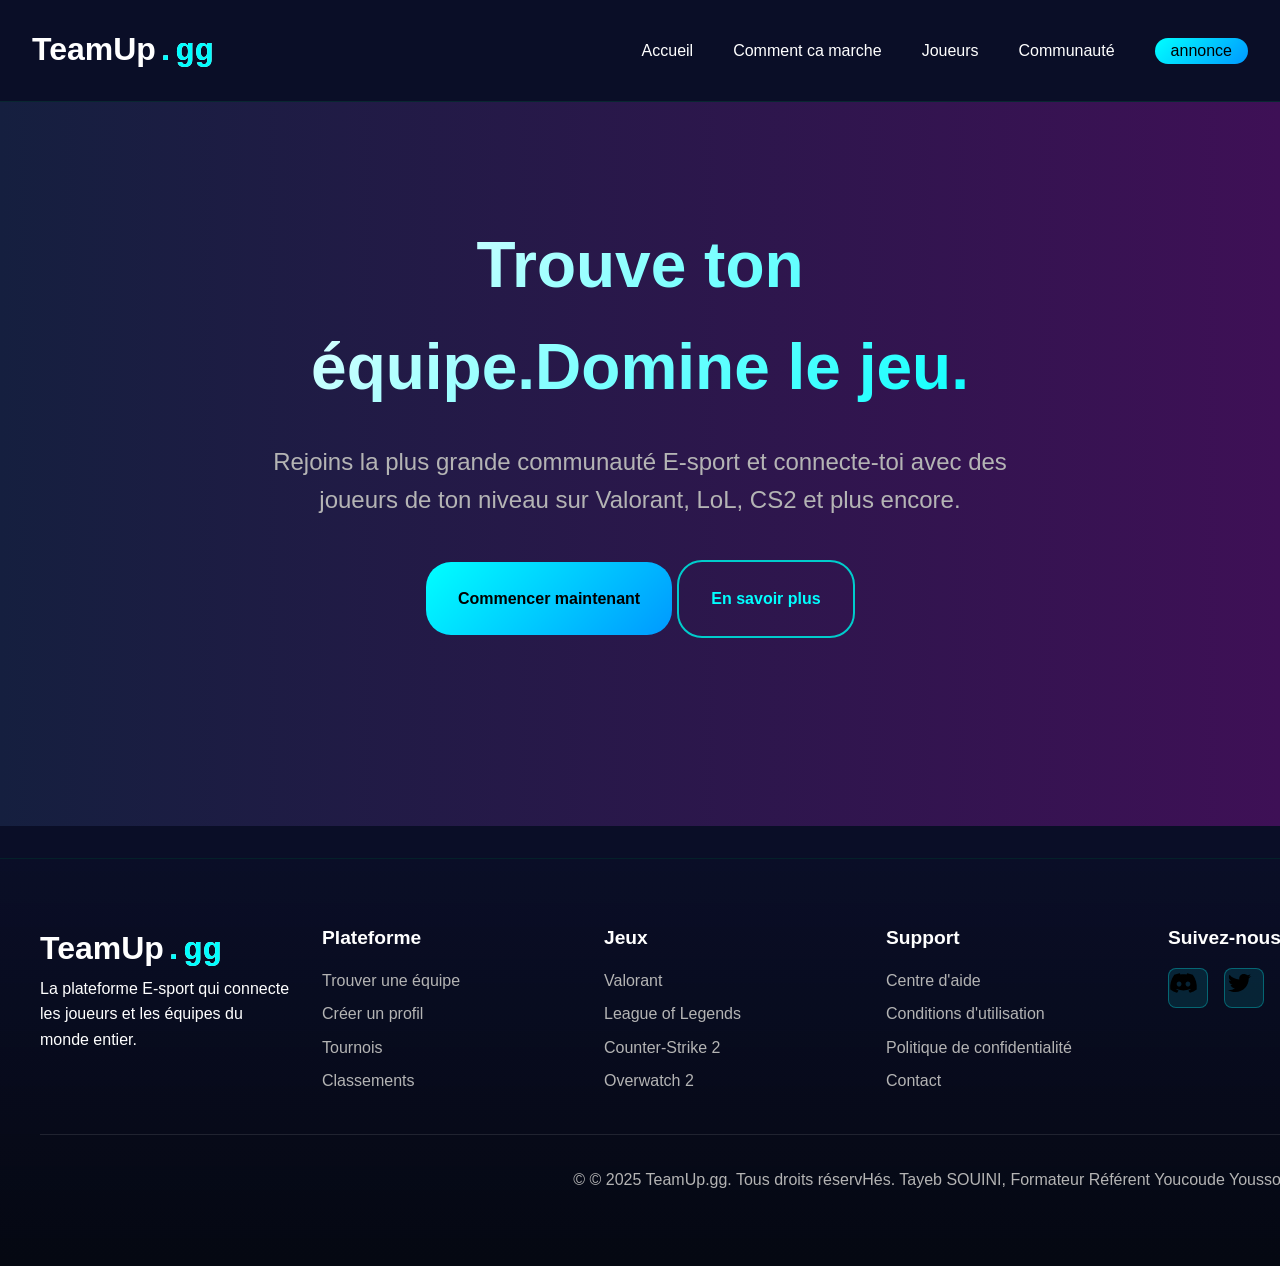
==== index.html @ c7fde17f "mv tous les fichiers a repo git" ====
<!DOCTYPE html>
<html lang="fr">

<head>
    <meta charset="UTF-8">
    <meta name="viewport" content="width=device-width, initial-scale=1.0">
    <meta name="description"
        content="E-Arena - Plateforme E-Sport pour tournois, équipes et actualités gaming compétitif">
    <meta name="keywords" content="esport, gaming, tournois, compétition, équipes">
    <link rel="stylesheet" href="style.css">
    <meta name="author" content="E-Arena">
    <title>E-Arena | Plateforme E-Sport - Tournois & Compétitions</title>0


</head>

<body>
    <!-- Header -->
    <header>
        <nav>
            <div class="logo">TeamUp<samp class="logo1">.gg</samp></div>
            <ul class="nav-links">
                <li><a href="index.html">Accueil</a></li>
                <li><a href="Comment.html">Comment ca marche</a></li>
                <li><a href="Joueurs.html">Joueurs</a></li>
                <li><a href="Communauté.html">Communauté</a></li>

                <a href="annonce.html" class="Connexion" id="lol">annonce</a>
            </ul>
        </nav>
    </header>

    <!-- Accueil -->
    <section class="hero">
        <div class="hero-content">
            <h1>Trouve ton équipe.Domine le jeu.</h1>
            <p>Rejoins la plus grande communauté E-sport et connecte-toi avec des joueurs de ton niveau sur Valorant,
                LoL, CS2 et plus encore.</p>
            <a href="#" class="button-Connexion">Commencer maintenant</a>
            
            <a href="Communauté.html" class="button-Connexion1">En savoir plus</a>
        </div>
    </section>

    <!-- Recherche  -->
  
    <!-- Comment ça marche ?-->
        

    <!-- Footer -->
    <footer id="contact">
        <div class="footer-content">
            <div class="footer-section">
                    <div class="logo">TeamUp<samp class="logo1">.gg</samp></div>
                <p>La plateforme E-sport qui connecte les joueurs et les équipes du monde entier.</p>
            </div>

            <div class="footer-section">
                <h4>Plateforme</h4>
                <ul>
                    <li><a href="Joueurs.html">Trouver une équipe</a></li>
                    <li><a href="#">Créer un profil</a></li>
                    <li><a href="#">Tournois</a></li>
                    <li><a href="Joueurs.html">Classements</a></li>
                </ul>
            </div>

            <div class="footer-section">
                <h4>Jeux</h4>
                <ul>
                    <li><a href="#">Valorant</a></li>
                    <li><a href="#">League of Legends</a></li>
                    <li><a href="#">Counter-Strike 2</a></li>
                    <li><a href="#">Overwatch 2</a></li>
                </ul>
            </div>
            <div class="footer-section">
                <h4>Support</h4>
                <ul>
                    <li><a href="#">Centre d'aide</a></li>
                    <li><a href="#">Conditions d'utilisation</a></li>
                    <li><a href="#">Politique de confidentialité</a></li>
                    <li><a href="#">Contact</a></li>
                </ul>
            </div>

            <div class="footer-section">
                <h4>Suivez-nous</h4>
                <div class="social-links">
                    <a href="#" class="social-link" aria-label="Facebook"><img src="img/discord.svg"  style="width: 75%; height: auto; "></a>
                    <a href="#" class="social-link" aria-label="Twitter"><img src="img/twitter.svg"  style="width: 75%; height: auto; "></a>
                    <a href="#" class="social-link" aria-label="Instagram"><img src="img/twitch.svg"  style="width: 75%; height: auto; "></a>
                    <a href="#" class="social-link" aria-label="Discord"><img src="img/youtube.svg"  style="width: 75%; height: auto; "></a>
                </div>
            </div>
        </div>

        <div class="footer-bottom">
            <p class="footer-p">&copy; © 2025 TeamUp.gg. Tous droits réservHés. Tayeb SOUINI, Formateur Référent Youcoude Youssoufia</p>
        </div>
    </footer>
</body>

</html>
---- style.css ----
* {
  margin: 0;
  padding: 0;
  box-sizing: border-box;
}

:root {
  --primary-color: #00FFFF;
  --secondary-color: #ff0080;
  --dark-bg: #0a0e27;
  --card-bg: #151932;
  --text-primary: #ffffff;
  --text-secondary: #b4b4b4;
  --gradient-1: linear-gradient(135deg, #667eea 0%, #764ba2 100%);
  --gradient-2: linear-gradient(135deg, #f093fb 0%, #f5576c 100%);
  --transition: all 0.3s cubic-bezier(0.4, 0, 0.2, 1);
}

body {
  font-family: "Segoe UI", Tahoma, Geneva, Verdana, sans-serif;
  background-color: #0A0E27;
  color: var(--text-primary);
  line-height: 1.6;
  overflow-x: hidden;
}

/* Header et Navigation */
header {
  position: fixed;
  top: 0;
  width: 100%;
  background: #0A0E27;
  backdrop-filter: blur(10px);
  z-index: 1000;
  border-bottom: 1px solid rgba(0, 255, 136, 0.1);
}

nav {
  max-width: 1400px;
  margin: 0 auto;
  padding: 1.5rem 2rem;
  display: flex;
  justify-content: space-between;
  align-items: center;
}

.logo {
  font-size: 2rem;
  font-weight: bold;
  background: #ffffff;
  -webkit-background-clip: text;
  -webkit-text-fill-color: transparent;
  background-clip: text;
}
.logo1{
  
 font-size: 2rem;
  font-weight: bold;
  background: #00FFFF;
  -webkit-background-clip: text;
  -webkit-text-fill-color: transparent;
  background-clip: text;
}
.Connexion{
  display: inline-block;
  padding: 0rem 1rem;
  background: linear-gradient(135deg, #00FFFF 0%, #0099FF 100%);
  color: #000;
  text-decoration: none;
  border-radius: 25px;
  font-weight: bold;
  font-size: 1rem;
  transition: var(--transition);
  animation: fadeInUp 1s ease-out 0.4s both;
  border: none;
  cursor: pointer;
  
  

}

.nav-links {
  display: flex;
  list-style: none;
  gap: 2.5rem;
}

.nav-links a {
  color: var(--text-primary);
  text-decoration: none;
  font-weight: 500;
  transition: var(--transition);
  position: relative;
}

.nav-links a::after {
  content: "";
  position: absolute;
  bottom: -5px;
  left: 0;
  width: 0;
  height: 2px;
  background: var(--primary-color);
  transition: var(--transition);
}

.nav-links a:hover::after {
  width: 100%;
}

.nav-links a:hover {
  color: var(--primary-color);
}

/* Section Hero */
.hero {
  padding: 10px;
  margin-top: 0rem; 
  margin-bottom: 0rem;
  min-height: 50rem;
  margin-bottom: 2rem;
  display:flex ;
  align-items: center;
  justify-content: center;
  position: relative;
  overflow: hidden;
  background: linear-gradient(-90deg, #3E1056 0%, #151F3F 100%);
}

@keyframes pulse {
  0%,
  100% {
    transform: scale(1);
    opacity: 0.5;
  }
  50% {
    transform: scale(1.1);
    opacity: 0.8;
  }
}

.hero-content {
  max-width: 800px;
  
  padding: 2rem;
  text-align: center;
  z-index: 1;
}

.hero h1 {
  font-size: 4rem;
  margin-bottom: 1.5rem;
  background: linear-gradient(135deg, #FFFFFF 0%, #00FFFF 100%);
  -webkit-background-clip: text;
  -webkit-text-fill-color: transparent;
  background-clip: text;
  animation: fadeInUp 1s ease-out;
}
.button-Connexion{
  display: inline-block;
  padding: 1.5rem 2rem;
  background: linear-gradient(135deg, #00FFFF 0%, #0099FF 100%);
  color: #000000;
  text-decoration: none;
  border-radius: 25px;
  font-weight: bold;
  font-size: 1rem;
  transition: var(--transition);
  animation: fadeInUp 1s ease-out 0.4s both;
  border: none;
  cursor: pointer;
}
.button-Connexion1{
  display: inline-block;
  padding: 1.5rem 2rem;
  color: #00FFFF;
  border-radius:25px;
  background-color: transparent;
  font-weight: bold;
  font-size: 1rem;
  transition: var(--transition);
  animation: fadeInUp 1s ease-out 0.4s both;
  border: 1rem;
  cursor: pointer;
  text-decoration: none;
  border: 2px solid #00CCCC;
}
.button-Rechercher{
  /* Button */

/* Auto layout */
display: flex;
flex-direction: column;
justify-content: center;
align-items: center;
padding: 14px 81.73px 15px 81.72px;

width: 252.45px;
height: 48px;

background: linear-gradient(100.36deg, #00FFFF 0%, #0099FF 100%);
box-shadow: 0px 4px 15px rgba(0, 255, 255, 0.3);
border-radius: 8px;

/* Inside auto layout */
flex: none;
order: 3;
flex-grow: 0;

}
.button-profil{
padding: 12px 24px 13px;
width: 290px;
height: 44px;
left: 25px;
right: 25px;
top: 317.89px;
background: linear-gradient(97.59deg, #00FFFF 0%, #0099FF 100%);
box-shadow: 0px 4px 15px rgba(0, 255, 255, 0.3);
border-radius: 8px;
}

.section-accueil {
  display: inline-block;
  padding: 5rem 35rem;
  background: var(--gradient-1);
  color: white;
  text-decoration: none;
  border-radius: 10px;
  font-weight: bold;
  font-size: 1.5rem;
  padding: 5rem;
  
}
.Recherche{
  width: 1850px;
  height: 100px;
  display: flex;
  justify-content: space-around;
  align-items: center;
  flex-direction: column;
}
.form-Recherche{
  /* Form */

/* Auto layout */
display: flex;
flex-direction: row;
align-items: flex-end;
padding: 0px;
gap: 24px;

width: 1078px;
height: 80.05px;


/* Inside auto layout */
flex: none;
order: 1;
align-self: stretch;
flex-grow: 0;

}
.re-box{
  
  display: flex;
  justify-content: space-between;
  gap: 20px ;
  align-items: center;
  flex-direction: column;

}
.re-box h1{
  padding: 0 10px;
}
#name, #Email,#prenom{
  width: 300px;
  padding: 1rem;
  border-radius: 10px;
  border: 1px solid var(--outline);
  background: #4352b6;
  color: var(--text);
}

@keyframes fadeInUp {
  from {
    opacity: 0;
    transform: translateY(30px);
  }
  to {
    opacity: 1;
    transform: translateY(0);
  }
}

.hero p {
  font-size: 1.5rem;
  color: var(--text-secondary);
  margin-bottom: 2.5rem;
  animation: fadeInUp 1s ease-out 0.2s both;
}

.cta-button {
  display: inline-block;
  padding: 1rem 3rem;
  background: var(--gradient-1);
  color: white;
  text-decoration: none;
  border-radius: 50px;
  font-weight: bold;
  font-size: 1.1rem;
  transition: var(--transition);
  animation: fadeInUp 1s ease-out 0.4s both;
  border: none;
  cursor: pointer;
}

.cta-button:hover {
  transform: translateY(-3px);
  box-shadow: 0 10px 30px rgba(102, 126, 234, 0.4);
}

/* Section Container */
section {
  

}

.section-title {
  font-size: 3rem;
  text-align: center;
  margin-bottom: 3rem;
  position: relative;
}

.section-title::after {
  content: "";
  display: block;
  width: 100px;
  height: 4px;
  background: var(--primary-color);
  margin: 1rem auto 0;
}

/* Grille de Tournois */
.tournaments-grid {
  display: grid;
  grid-template-columns: repeat(auto-fit, minmax(350px, 1fr));
  gap: 2rem;
}

.tournament-card {
  background: var(--card-bg);
  border-radius: 15px;
  overflow: hidden;
  transition: var(--transition);
  border: 1px solid rgba(0, 255, 136, 0.1);
}

.tournament-card:hover {
  transform: translateY(-10px);
  box-shadow: 0 15px 40px rgba(0, 255, 136, 0.2);
  border-color: var(--primary-color);
}

.tournament-image {
  width: 100%;
  height: 200px;
  background: var(--gradient-1);
  display: flex;
  align-items: center;
  justify-content: center;
  font-size: 3rem;
  color: white;
}

.tournament-content {
  padding: 1.5rem;
}

.tournament-card h3 {
  font-size: 1.5rem;
  margin-bottom: 0.5rem;
  color: var(--primary-color);
}

.tournament-meta {
  display: flex;
  gap: 1rem;
  margin: 1rem 0;
  flex-wrap: wrap;
}

.meta-item {
  display: flex;
  align-items: center;
  gap: 0.5rem;
  color: var(--text-secondary);
  font-size: 0.9rem;
}

.tournament-card p {
  color: var(--text-secondary);
  margin-bottom: 1rem;
}

.prize-pool {
  background: var(--gradient-2);
  padding: 0.5rem 1rem;
  border-radius: 25px;
  display: inline-block;
  font-weight: bold;
  margin-top: 1rem;
}

/* Équipes */
.teams-grid {
  display: grid;
  grid-template-columns: repeat(auto-fit, );
  gap: 5rem;
  display: flex;
  margin-right: 40px;
  margin-left: 40px;
  padding-bottom: 5px;
}

.team-card {
  background: linear-gradient(136.5deg, rgba(26, 31, 58, 0.8) 0%, rgba(15, 20, 40, 0.8) 100%);
  padding: 2rem;
  border-radius: 15px;
  text-align: center;
  transition: var(--transition);
  border: 1px solid rgba(0, 255, 255, 0.2);
}

.team-card:hover {
  transform: scale(1.05);
  border-color: var(--secondary-color);
}

.team-logo {
  width: 120x;
  height: 120px;
 background: linear-gradient(0deg, #2E2458 0%, #2E2458 0%);
  border-radius: 50%;
  margin: 0 auto 1.5rem;
  display: flex;
  align-items: center;
  justify-content: center;
  font-size: 3rem;
  font-weight: bold;
  /* Overlay+Border+Shadow */

box-sizing: border-box;

/* Auto layout */
display: flex;
flex-direction: column;
justify-content: center;
align-items: flex-start;
padding: 3px;

width: 80px;
height: 80px;

background: rgba(255, 255, 255, 0.002);
border: 3px solid #00FFFF;
box-shadow: 0px 0px 20px rgba(0, 255, 255, 0.4);
border-radius: 40px;

/* Inside auto layout */
flex: none;
order: 0;
flex-grow: 0;
z-index: 0;

}
.team-logo-1 {
  width: 120x;
  height: 120px;
 background: linear-gradient(0deg, #2E2458 0%, #2E2458 0%);
  border-radius: 50%;
  margin: 0 auto 1.5rem;
  display: flex;
  align-items: center;
  justify-content: center;
  font-size: 3rem;
  font-weight: bold;
  /* Overlay+Border+Shadow */

box-sizing: border-box;

/* Auto layout */
display: flex;
flex-direction: column;
justify-content: center;

padding: 5px;

width: 80px;
height: 80px;



/* Inside auto layout */
flex: none;
order: 0;
flex-grow: 0;
z-index: 0;

}

.team-name {
  font-size: 1.5rem;
  margin-bottom: 0.5rem;
  
}

.team-rank {
  color: #8D8D8D;
  font-weight: bold;
  margin-bottom: 1rem;
}

.team-stats {
  display: flex;
  justify-content: space-around;
  margin-top: 1rem;
  padding-top: 1rem;
  border-top: 1px solid rgba(255, 255, 255, 0.1);
}

.stat {
  text-align: center;
}

.stat-value {
  display: block;
  font-size: 1.5rem;
  font-weight: bold;
  color: var(--primary-color);
}

.stat-label {
  font-size: 0.8rem;
  color: var(--text-secondary);
}

/* Actualités */
.news-grid {
  display: grid;
  grid-template-columns: repeat(auto-fit, minmax(300px, 1fr));
  gap: 2rem;
}

.news-card {
  background: var(--card-bg);
  border-radius: 15px;
  overflow: hidden;
  transition: var(--transition);
  border: 1px solid rgba(0, 255, 136, 0.1);
}

.news-card:hover {
  transform: translateY(-5px);
  box-shadow: 0 10px 30px rgba(255, 0, 128, 0.2);
}

.news-image {
  width: 100%;
  height: 180px;
background: linear-gradient(123.83deg, rgba(26, 31, 58, 0.6) 0%, rgba(15, 20, 40, 0.6) 100%);  display: flex;
  align-items: center;
  justify-content: center;
  font-size: 2.5rem;
  
}

.news-content {
  padding: 1.5rem;
}

.news-date {
  color: var(--primary-color);
  font-size: 0.9rem;
  margin-bottom: 0.5rem;
}

.news-card h3 {
  font-size: 1rem;
  margin-bottom: 0.5rem;
  /* Container */

/* Auto layout */
display: flex;
flex-direction: column;
align-items: center;
padding: 0px;
width: 340px;
height: 29px;
color: #B0B0B0;
}
.news-card h1 {
font-size: 90.0px;
background: linear-gradient(111.01deg, #00FFFF 0%, #FF00FF 100%);
-webkit-background-clip: text;
-webkit-text-fill-color: transparent;
background-clip: text;

}

.news-card p {
  color: var(--text-secondary);
  margin-bottom: 1rem;
}
.news-card{
  /* Background+Border */

box-sizing: border-box;

/* Auto layout */
display: flex;
flex-direction: column;
align-items: flex-start;
padding: 32px 33px 33.01px;
gap: 7.99px;

width: 450px;
height: 60%;

background: linear-gradient(123.83deg, rgba(26, 31, 58, 0.6) 0%, rgba(15, 20, 40, 0.6) 100%);
border: 1px solid rgba(0, 255, 255, 0.2);
border-radius: 16px;
}


.read-more {
  color: var(--secondary-color);
  text-decoration: none;
  font-weight: bold;
  display: inline-flex;
  align-items: center;
  gap: 0.5rem;
  transition: var(--transition);
}

.read-more:hover {
  gap: 1rem;
}

/* Footer */
footer {
 /* Footer */

box-sizing: border-box;

/* Auto layout */
display: flex;
flex-direction: column;
align-items: flex-start;
padding: 64px 40px 32px;


height: 408.4px;


background: linear-gradient(180deg, rgba(10, 14, 39, 0.8) 0%, #050812 100%);
border-top: 1px solid rgba(0, 255, 255, 0.1);

}

.footer-content {
  max-width: 1400px;
  margin: 0 auto;
  display: grid;
  grid-template-columns: repeat(auto-fit, minmax(250px, 1fr));
  gap: 2rem;
}

.footer-section h4 {
display: flex;
flex-direction: column;
align-items: flex-start;
padding: 0px;
width: 254px;
height: 29px;
flex: none;
order: 0;
align-self: stretch;
flex-grow: 0;
margin-bottom: 1rem;
font-size: 1.2rem;
}

.footer-section ul {
  list-style: none;
}

.footer-section a {
  color: var(--text-secondary);
  text-decoration: none;
  display: block;
  margin-bottom: 0.5rem;
  transition: var(--transition);
}

.footer-section a:hover {
  color: var(--primary-color);
  padding-left: 5px;
}

.social-links {
  display: flex;
  gap: 1rem;
  margin-top: 1rem;
}

.social-link {
  width: 40px;
  height: 40px;
  background: rgba(0, 255, 255, 0.1);
  border: 1px solid rgba(0, 255, 255, 0.3);
  border-radius: 8px;
  display: flex;
  align-items: center;
  justify-content: center;
  color: white;
  text-decoration: none;
  transition: var(--transition);
}

.social-link:hover {
  transform: scale(1.1);
}

.footer-bottom {
  text-align: center;
  margin-top: 2rem;
  padding-top: 2rem;
  border-top: 1px solid rgba(255, 255, 255, 0.1);
  color: var(--text-secondary);
}

/* Responsive */
@media (max-width: 768px) {
  .hero h1 {
    font-size: 2.5rem;
  }

  .hero p {
    font-size: 1.2rem;
  }

  .nav-links {
    gap: 1rem;
    flex-wrap: wrap;
    justify-content: center;
  }

  .section-title {
    font-size: 2rem;
  }

  
 
  .news-grid {
    grid-template-columns: 1fr;
    
    
  }
  form {
    display: grid;
    gap: 0.75rem;
  }
  label {
    font-weight: 700;
  }
  input {
    width: 100%;
    padding: 0.75rem;
    border-radius: 10px;
    border: 1px solid var(--outline);
    background: #0f1522;
    color: var(--text);
  }
  .primar {
    background: linear-gradient(135deg, var(--brand) 0%, var(--brand-2) 100%);
    color: #c91414;
    border: 0;
    font-weight: 800;
  }
}

.contact-form {
  form {
    display: grid;
    gap: 0.75rem;
    
    
  }
  label {
    font-weight: 700;
  }
  input {
    width: 100%;
    padding: 0.75rem;
    border-radius: 10px;
    border: 1px solid var(--outline);
    background: #b9c0d1;
    color: var(--text);
  }
  .primar {
    background: linear-gradient(135deg, var(--brand) 0%, var(--brand-2) 100%);
    color: #c91414;
    border: 0;
    font-weight: 800;
    
  }
  button{
    background-color: rgb(22, 197, 136);
    padding: 0.75rem;
    border-radius: 1rem;
    color: #cc0b92;
  }
}
.lol{
    display: flex;
    display: flex;
    
    
}
.input1{
    width: 100%;
    padding: 1rem;
    border-radius: 10px;
    border: 1px solid var(--outline);
    background: #e00202;
    color: var(--text);
}
.footer-p{
  
display: flex;
flex-direction: column;
align-items: center;
padding: 0px;
width: 1800px;
height: 26px;
flex: none;
order: 0;
align-self: stretch;
flex-grow: 0;

}
.Comment-2{
  /* Comment ça marche ? */

width: 428px;
height: 64px;

font-family: 'Inter';
font-style: normal;
font-weight: 700;
font-size: 39.2px;
line-height: 64px;
/* identical to box height, or 163% */
display: flex;
align-items: center;
text-align: center;

color: #FFFFFF;


/* Inside auto layout */
flex: none;
order: 0;
flex-grow: 0;


}
.Comment-1{
  /* Heading 2 */

/* Auto layout */
display: flex;
flex-direction: column;
align-items: center;
padding: 0px;
gap: 16px;

width: 1970px;
height: 84px;


/* Inside auto layout */
flex: none;
order: 0;
align-self: stretch;
flex-grow: 0;
z-index: 1;

}
.profil-Valorant{
  isplay: inline-block;
  padding: 0.5rem 1rem;
  background: linear-gradient(135deg, #FF4655 0%, #FF4655 100%);
  color: #000000;
  text-decoration: none;
  border-radius: 25px;
  font-weight: bold;
  font-size: 1rem;
  transition: var(--transition);
  animation: fadeInUp 1s ease-out 0.4s both;
  border: none;
  cursor: pointer;
}
.profil-cs2{
  isplay: inline-block;
  padding: 0.5rem 1rem;
  background: linear-gradient(135deg, #FFA500 0%, #FFA500 100%);
  color: #000000;
  text-decoration: none;
  border-radius: 25px;
  font-weight: bold;
  font-size: 1rem;
  transition: var(--transition);
  animation: fadeInUp 1s ease-out 0.4s both;
  border: none;
  cursor: pointer;
}
.profil-lol{
  isplay: inline-block;
  padding: 0.5rem 1rem;
  background: linear-gradient(135deg, #0096FF 0%, #0096FF 100%);
  color: #000000;
  text-decoration: none;
  border-radius: 25px;
  font-weight: bold;
  font-size: 1rem;
  transition: var(--transition);
  animation: fadeInUp 1s ease-out 0.4s both;
  border: none;
  cursor: pointer;
}
.disent-nous{
  /* Background+Border */

box-sizing: border-box;

/* Auto layout */
display: flex;
flex-direction: column;
align-items: flex-start;
padding: 31.8px 33px 61.8px;
gap: 24px;

width: 365.33px;
height: 257.2px;

background: linear-gradient(125.15deg, rgba(26, 31, 58, 0.6) 0%, rgba(15, 20, 40, 0.6) 100%);
border: 1px solid rgba(0, 255, 255, 0.2);
border-radius: 16px;

/* Inside auto layout */
flex: none;
order: 0;
align-self: stretch;
flex-grow: 0;

}
#lol{
  color: #000;
}
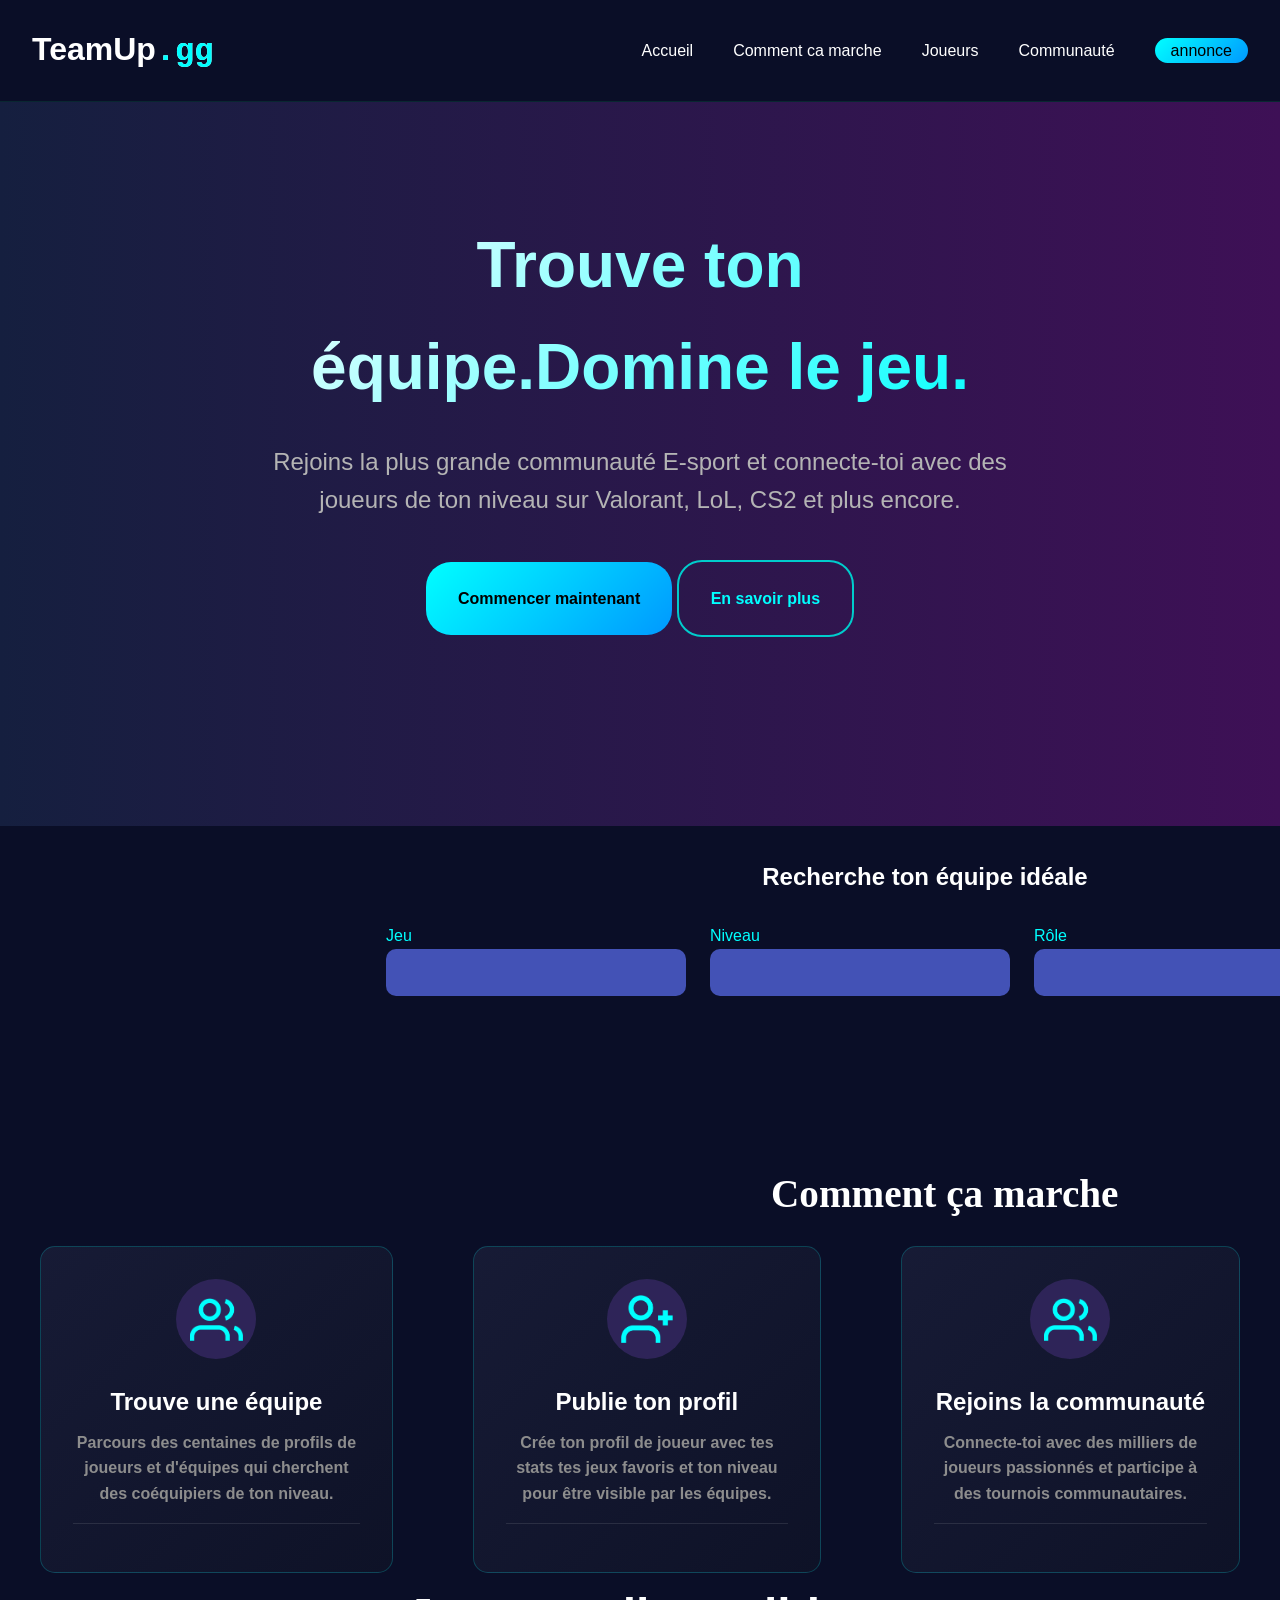
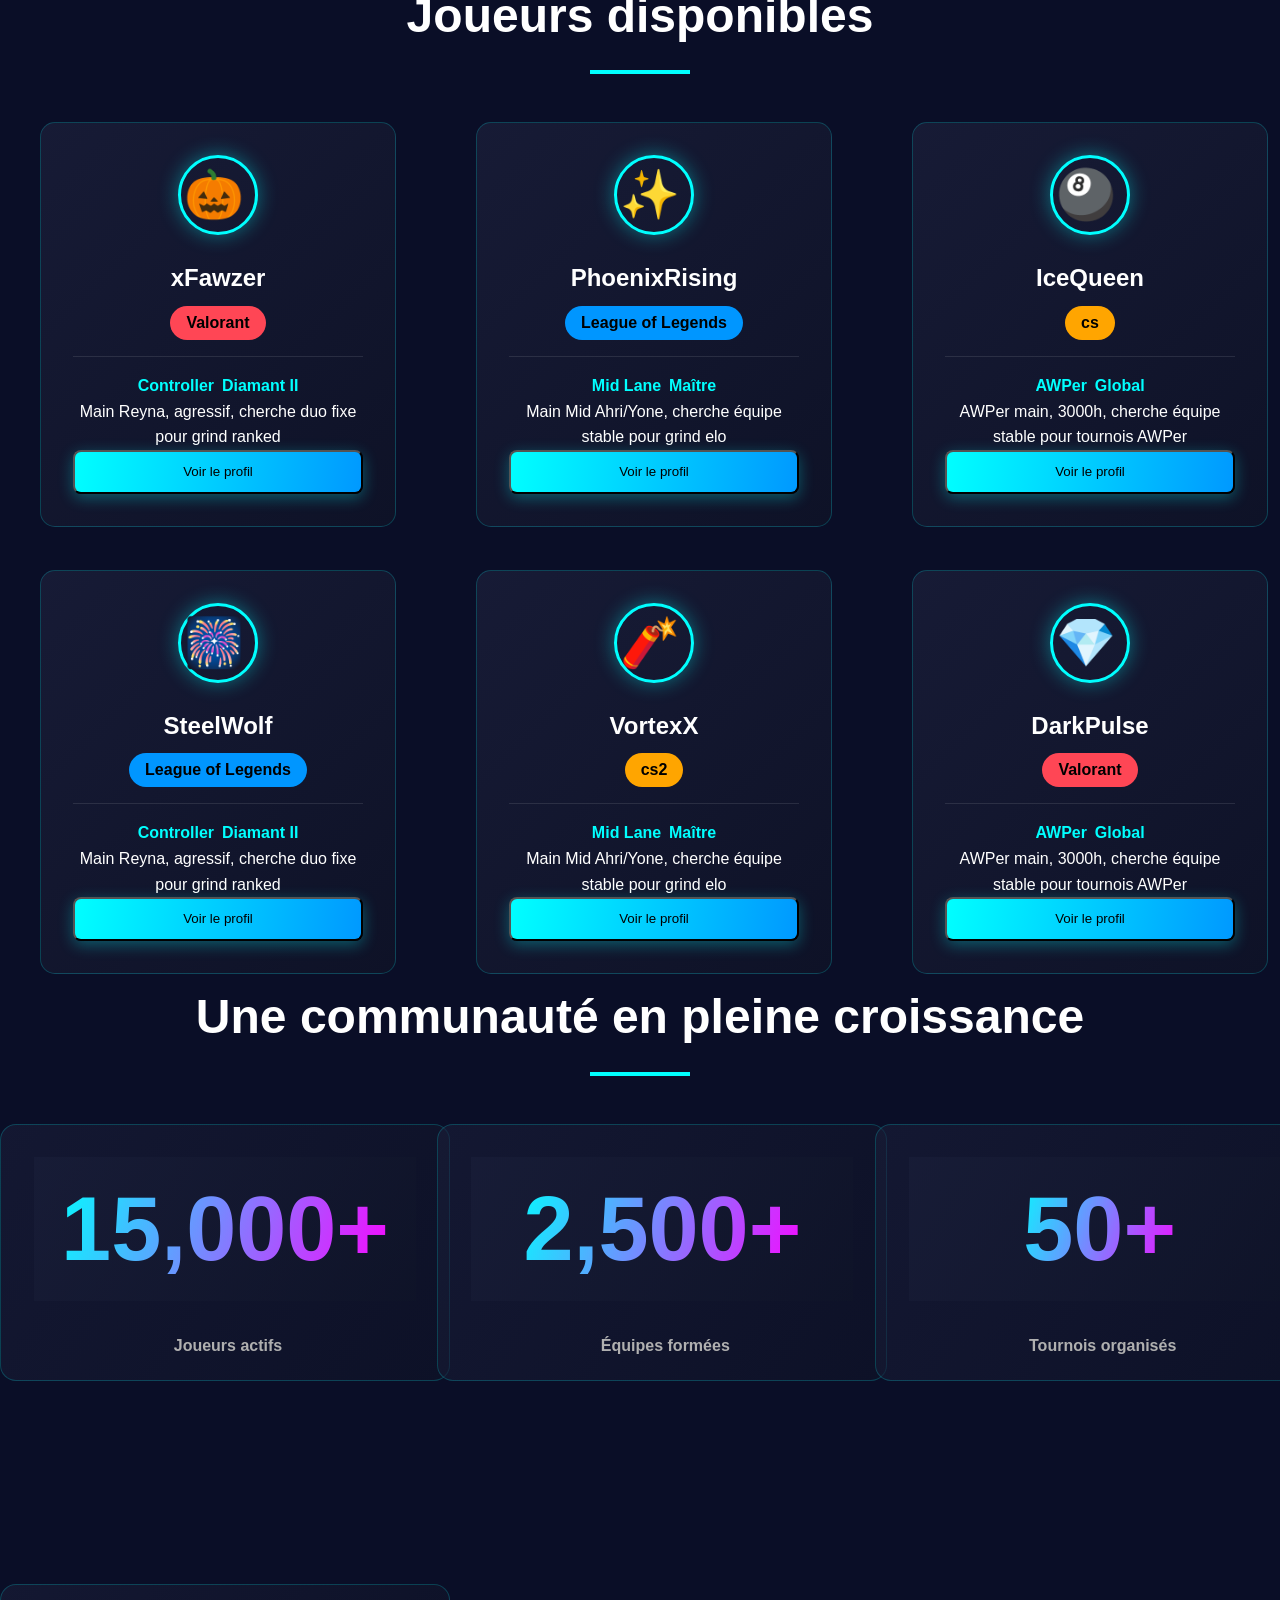
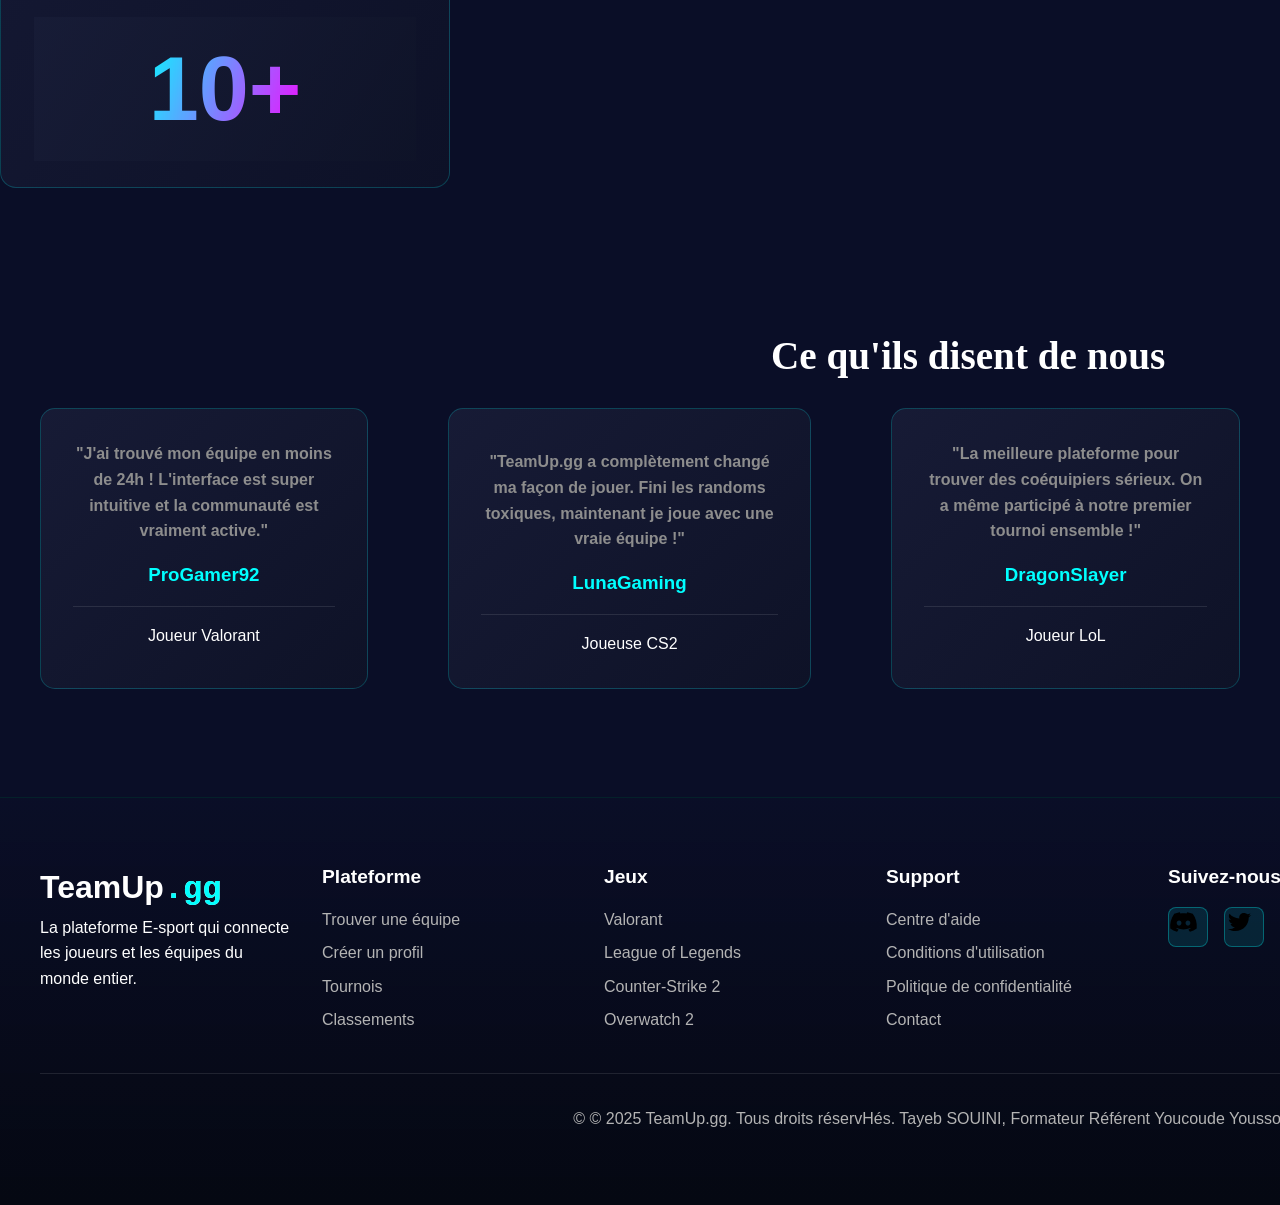
==== commit 41ce5c96: "mv tous les fichiers a repo git" ====
--- a/index.html
+++ b/index.html
@@ -21,9 +21,9 @@
             <div class="logo">TeamUp<samp class="logo1">.gg</samp></div>
             <ul class="nav-links">
                 <li><a href="index.html">Accueil</a></li>
-                <li><a href="Comment.html">Comment ca marche</a></li>
+                <li><a href="#">Comment ca marche</a></li>
                 <li><a href="Joueurs.html">Joueurs</a></li>
-                <li><a href="Communauté.html">Communauté</a></li>
+                <li><a href="#">Communauté</a></li>
 
                 <a href="annonce.html" class="Connexion" id="lol">annonce</a>
             </ul>
@@ -41,11 +41,284 @@
             <a href="Communauté.html" class="button-Connexion1">En savoir plus</a>
         </div>
     </section>
-
-    <!-- Recherche  -->
-  
+   <!-- recherche -->
+      <section class="Recherche">
+        <div class="re-box">
+            <H1>Recherche ton équipe idéale</H1>
+
+            <div class="form-Recherche">
+
+                <div>
+                    <label for="name" style="color: #00FFFF;">Jeu</label><br>
+                    <input id="name" name="name" type="text" />
+                </div>
+                <div>
+                    <label for="name" style="color: #00FFFF;">Niveau</label><br>
+                    <input id="name" name="niveau" type="text" />
+                </div>
+                <div>
+                    <label for="name" style="color: #00FFFF;">Rôle</label><br>
+
+                    <input id="name" name="role" type="text" />
+                </div>
+
+                <div><button href="Tournois.html" class="button-Rechercher">Rechercher</button></div>
+
+            </div>
+        </div>
+    </section>
+        <br><br>
+         <!-- Comment ça marche ?-->
+     <br><br>
+     <br><br>
+     <br><br>
+     
+        <section id="equipes">
+            <div class="Comment-1">
+                 <h2 class="Comment-2">Comment ça marche</h2>
+            </div>
+            <div class="teams-grid">
+                <article class="team-card">
+                    <div class="team-logo-1"><img src="img/Screenshot 2025-10-16 110704.png"  style="width: 75%; height: auto; "></div>
+                    <h3 class="team-name">Trouve une équipe</h3>
+                    <p class="team-rank">Parcours des centaines de profils de joueurs et d'équipes qui cherchent des coéquipiers de ton niveau.</p>
+                    <div class="team-stats">
+                        
+                    </div>
+                </article>
+
+                <article class="team-card">
+                    <div class="team-logo-1"><img src="img/min.png"  style="width: 75%; height: auto; "></div>
+                    <h3 class="team-name">Publie ton profil</h3>
+                    <p class="team-rank">Crée ton profil de joueur avec tes stats tes jeux favoris et ton niveau pour être visible par les équipes.</p>
+                    <div class="team-stats">
+                        <div class="stat">
+                            <span class="stat-value"></span>
+                            <span class="stat-label"></span>
+                        </div>
+                        <div class="stat">
+                            <span class="stat-value"></span>
+                            <span class="stat-label"></span>
+                        </div>
+                        <div class="stat">
+                            <span class="stat-value"></span>
+                            <span class="stat-label"></span>
+                        </div>
+                    </div>
+                </article>
+
+                <article class="team-card">
+                    <div class="team-logo-1"><img src="img/Screenshot 2025-10-16 110704.png"  style="width: 75%; height: auto; "></div>
+                    <h3 class="team-name">Rejoins la communauté</h3>
+                    <p class="team-rank">Connecte-toi avec des milliers de joueurs passionnés et participe à des tournois communautaires.</p>
+                    <div class="team-stats">
+                        
+                    </div>
+                </article>
+            </div>
+        </section>
+         <!-- Joueurs -->
+   <section id="equipes">
+        <h2 class="section-title">Joueurs disponibles</h2>
+        <div class="teams-grid">
+            <!-- 1 -->
+            <article class="team-card">
+                <div class="team-logo">🎃</div>
+                <h3 class="team-name">xFawzer</h3>
+                <div><button href="Tournois.html" class="profil-Valorant">Valorant</button></div>
+                <div class="team-stats">
+                    <div class="stat">
+                        <h4 style="color: #00FFFF;" >Controller<samp> </samp> Diamant II</h4>
+                        <p class="">Main Reyna, agressif, cherche duo fixe pour grind ranked</p>
+                        <span class="stat-label"> </span>
+                        <div><button href="index.html" class="button-profil">Voir le profil</button></div>
+                    </div>
+                </div>
+            </article>
+            <!-- 2 -->
+            <article class="team-card">
+                <div class="team-logo">✨</div>
+                <h3 class="team-name">PhoenixRising</h3>
+                <div><button href="Tournois.html" class="profil-lol">League of Legends</button></div>
+                <div class="team-stats">
+                    <div class="stat">
+                        <h4 style="color: #00FFFF;" >Mid Lane<samp> </samp> Maître</h4>
+                        <p class="">Main Mid Ahri/Yone, cherche équipe stable pour grind elo</p>
+                        <span class="stat-label"> </span>
+                        <div><button href="Tournois.html" class="button-profil">Voir le profil</button></div>
+                    </div>
+                </div>
+            </article>
+            <!-- 3 -->
+            <article class="team-card">
+                <div class="team-logo">🎱</div>
+                <h3 class="team-name">IceQueen</h3>
+                <div><button href="Tournois.html" class="profil-cs2">cs</button></div>
+                <div class="team-stats">
+                    <div class="stat">
+                        <h4 style="color: #00FFFF;" >AWPer<samp> </samp> Global</h4>
+                        <p class="">AWPer main, 3000h, cherche équipe stable pour tournois AWPer</p>
+                        <span class="stat-label"> </span>
+                        <div><button href="Tournois.html" class="button-profil">Voir le profil</button></div>
+                    </div>
+                </div>
+            </article>
+            <!-- 4 -->
+            <article class="team-card">
+                <div class="team-logo">👑</div>
+                <h3 class="team-name">NeonBlade</h3>
+                <div><button href="Tournois.html" class="profil-Valorant">Valorant</button></div>
+                <div class="team-stats">
+                    <div class="stat">
+                        <h4 style="color: #00FFFF;" >Controller<samp> </samp> Platine III</h4>
+                        <p class="">Main Sage/Killjoy, bon teamplay, dispo soir pour scrims</p>
+                        <span class="stat-label"> </span>
+                        <div><button href="Tournois.html" class="button-profil">Voir le profil</button></div>
+                    </div>
+                </div>
+            </article>
+        </div>
+    </section>
+             <!-- Joueurs -->
+   <section id="equipes">
+        <h2 class=""><br></h2>
+        <div class="teams-grid">
+            <!-- 1 -->
+            <article class="team-card">
+                <div class="team-logo">🎆</div>
+                <h3 class="team-name">SteelWolf</h3>
+                <div><button href="Tournois.html" class="profil-lol">League of Legends</button></div>
+                <div class="team-stats">
+                    <div class="stat">
+                        <h4 style="color: #00FFFF;" >Controller<samp> </samp> Diamant II</h4>
+                        <p class="">Main Reyna, agressif, cherche duo fixe pour grind ranked</p>
+                        <span class="stat-label"> </span>
+                        <div><button href="Tournois.html" class="button-profil">Voir le profil</button></div>
+                    </div>
+                </div>
+            </article>
+            <!-- 2 -->
+            <article class="team-card">
+                <div class="team-logo">🧨</div>
+                <h3 class="team-name">VortexX</h3>
+                <div><button href="Tournois.html" class="profil-cs2">cs2</button></div>
+                <div class="team-stats">
+                    <div class="stat">
+                        <h4 style="color: #00FFFF;" >Mid Lane<samp> </samp> Maître</h4>
+                        <p class="">Main Mid Ahri/Yone, cherche équipe stable pour grind elo</p>
+                        <span class="stat-label"> </span>
+                        <div><button href="Tournois.html" class="button-profil">Voir le profil</button></div>
+                    </div>
+                </div>
+            </article>
+            <!-- 3 -->
+            <article class="team-card">
+                <div class="team-logo">💎</div>
+                <h3 class="team-name">DarkPulse</h3>
+                <div><button href="Tournois.html" class="profil-Valorant">Valorant</button></div>
+                <div class="team-stats">
+                    <div class="stat">
+                        <h4 style="color: #00FFFF;" >AWPer<samp> </samp> Global</h4>
+                        <p class="">AWPer main, 3000h, cherche équipe stable pour tournois AWPer</p>
+                        <span class="stat-label"> </span>
+                        <div><button href="Tournois.html" class="button-profil">Voir le profil</button></div>
+                    </div>
+                </div>
+            </article>
+            <!-- 4 -->
+            <article class="team-card">
+                <div class="team-logo">🥉</div>
+                <h3 class="team-name">FrostByte</h3>
+                <div><button href="Tournois.html" class="profil-lol">League of Legends</button></div>
+                <div class="team-stats">
+                    <div class="stat">
+                        <h4 style="color: #00FFFF;" >Controller<samp> </samp> Platine III</h4>
+                        <p class="">Main Sage/Killjoy, bon teamplay, dispo soir pour scrims</p>
+                        <span class="stat-label"> </span>
+                        <div><button href="Tournois.html" class="button-profil">Voir le profil</button></div>
+                    </div>
+                </div>
+            </article>
+        </div>
+    </section>
     <!-- Comment ça marche ?-->
-        
+         <section id="actualites">
+        <h2 class="section-title">Une communauté en pleine croissance</h2>
+        <div class="news-grid">
+            <article class="news-card">
+                <div class="news-image"><h1>15,000+</h1></div>
+                <div class="news-content">
+                    
+                    <h3>Joueurs actifs</h3>
+                    <br><br>
+                    <h3>Joueurs actifs</h3>
+                </div>
+            </article>
+
+            <article class="news-card">
+                <div class="news-image"><h1>2,500+</h1></div>
+                <div class="news-content">
+                    <h3>Équipes formées</h3>
+                </div>
+            </article>
+
+            <article class="news-card">
+                <div class="news-image"><h1>50+</h1></div>
+                <div class="news-content">
+                    <h3>Tournois organisés</h3>
+                </div>
+            </article>
+            <article class="news-card">
+                <div class="news-image"><h1>10+</h1></div>
+                <div class="news-content">
+                    
+                    <h3>Jeux supportés</h3>
+                    
+                </div>
+            </article>
+        </div>
+    </section>
+    <!-- 2 -->
+      <section id="equipes">
+            <div class="Comment-1">
+                 <h2 class="Comment-2">Ce qu'ils disent de nous</h2>
+            </div>
+            <div class="teams-grid">
+                <article class="team-card">
+                    
+                    
+                    <p class="team-rank">"J'ai trouvé mon équipe en moins de 24h ! L'interface est super intuitive et la communauté est vraiment active."</p>
+                    <h3 style="color: #00FFFF;">ProGamer92</h3>
+                    <div class="team-stats">
+                        Joueur Valorant
+                    </div>
+                </article>
+
+                <article class="team-card">
+                    <h3 class="team-name"></h3>
+                    <p class="team-rank">"TeamUp.gg a complètement changé ma façon de jouer. Fini les randoms toxiques, maintenant je joue avec une vraie équipe !"</p>
+                    <h3 style="color: #00FFFF;">LunaGaming</h3>
+                    <div class="team-stats">
+                        <div class="stat">
+                            Joueuse CS2
+                        </div>
+                        
+                    </div>
+                </article>
+
+                <article class="team-card">
+                    
+                    <p class="team-rank">"La meilleure plateforme pour trouver des coéquipiers sérieux. On a même participé à notre premier tournoi ensemble !"</p>
+                    <h3 style="color: #00FFFF;">DragonSlayer</h3>
+
+                    <div class="team-stats">
+                        Joueur LoL
+                    </div>
+                </article>
+            </div>
+        </section>
+        <br><br>
+        <br><br>
 
     <!-- Footer -->
     <footer id="contact">
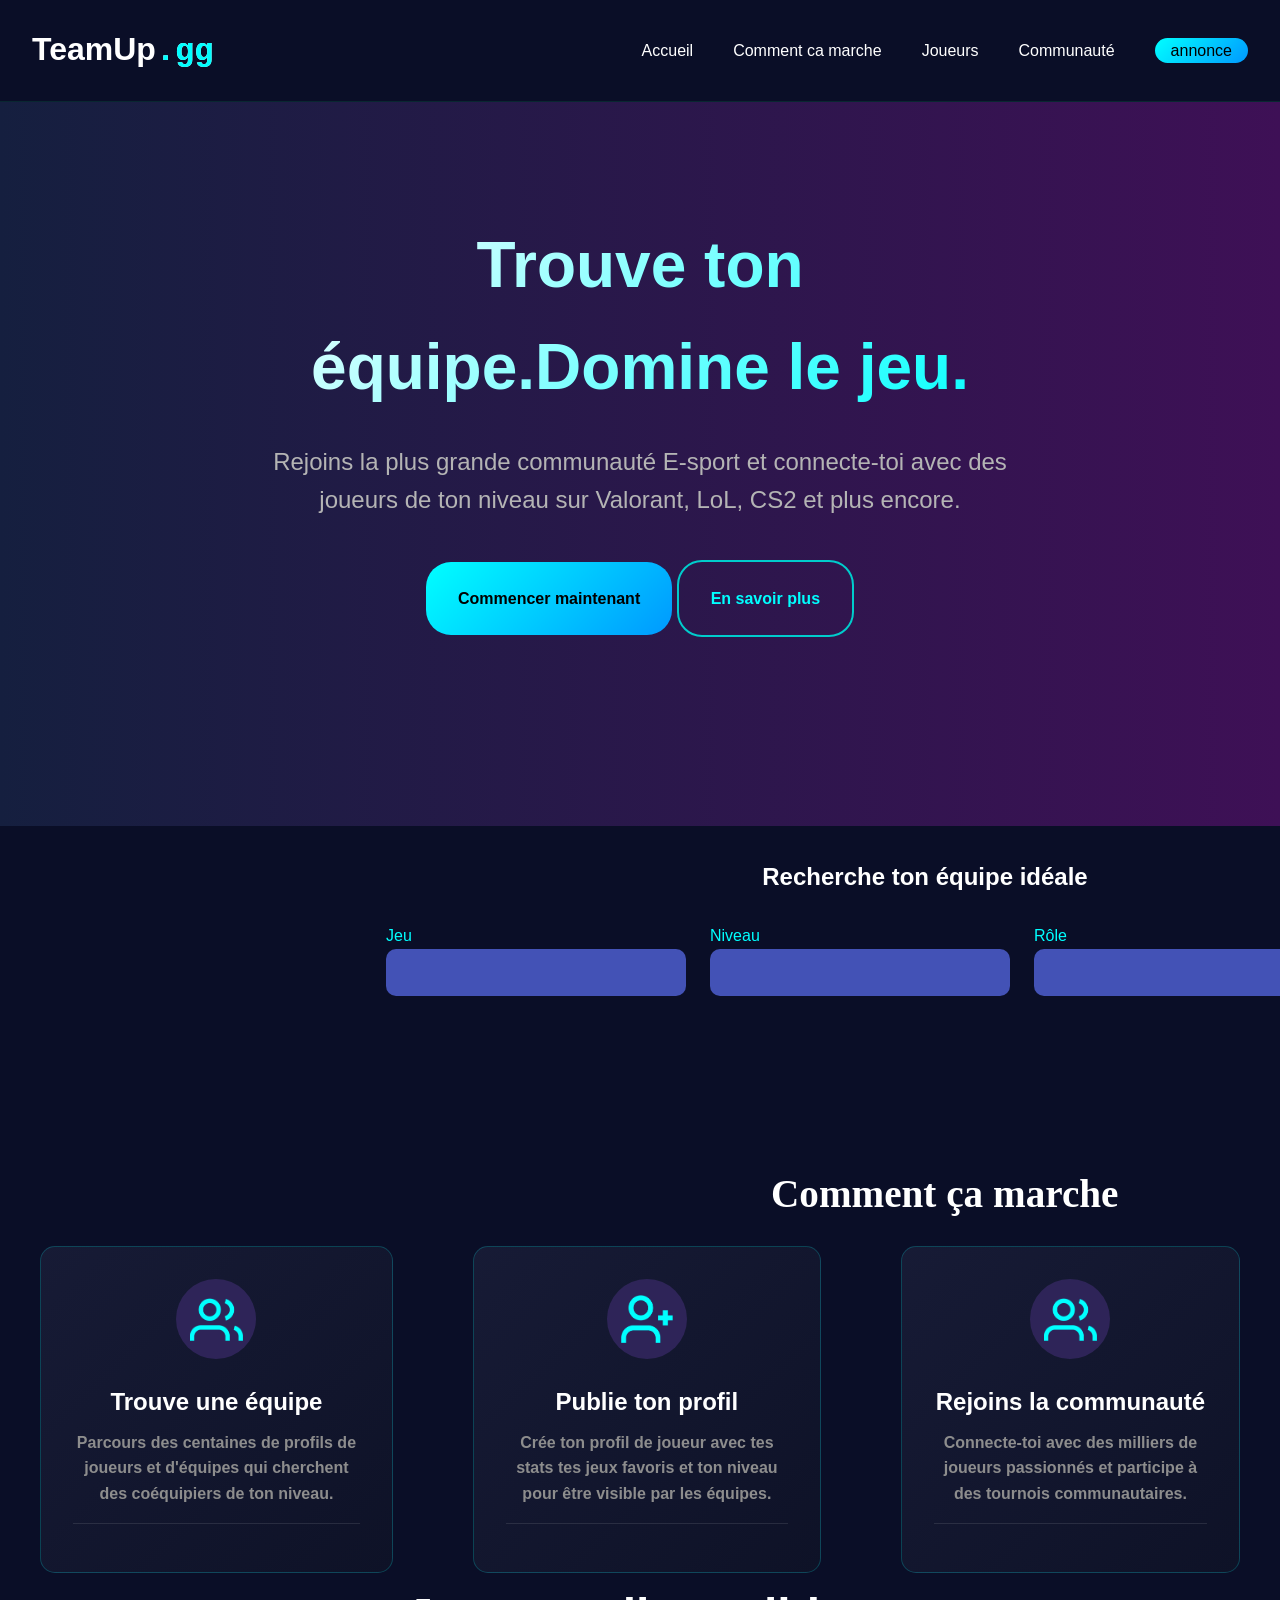
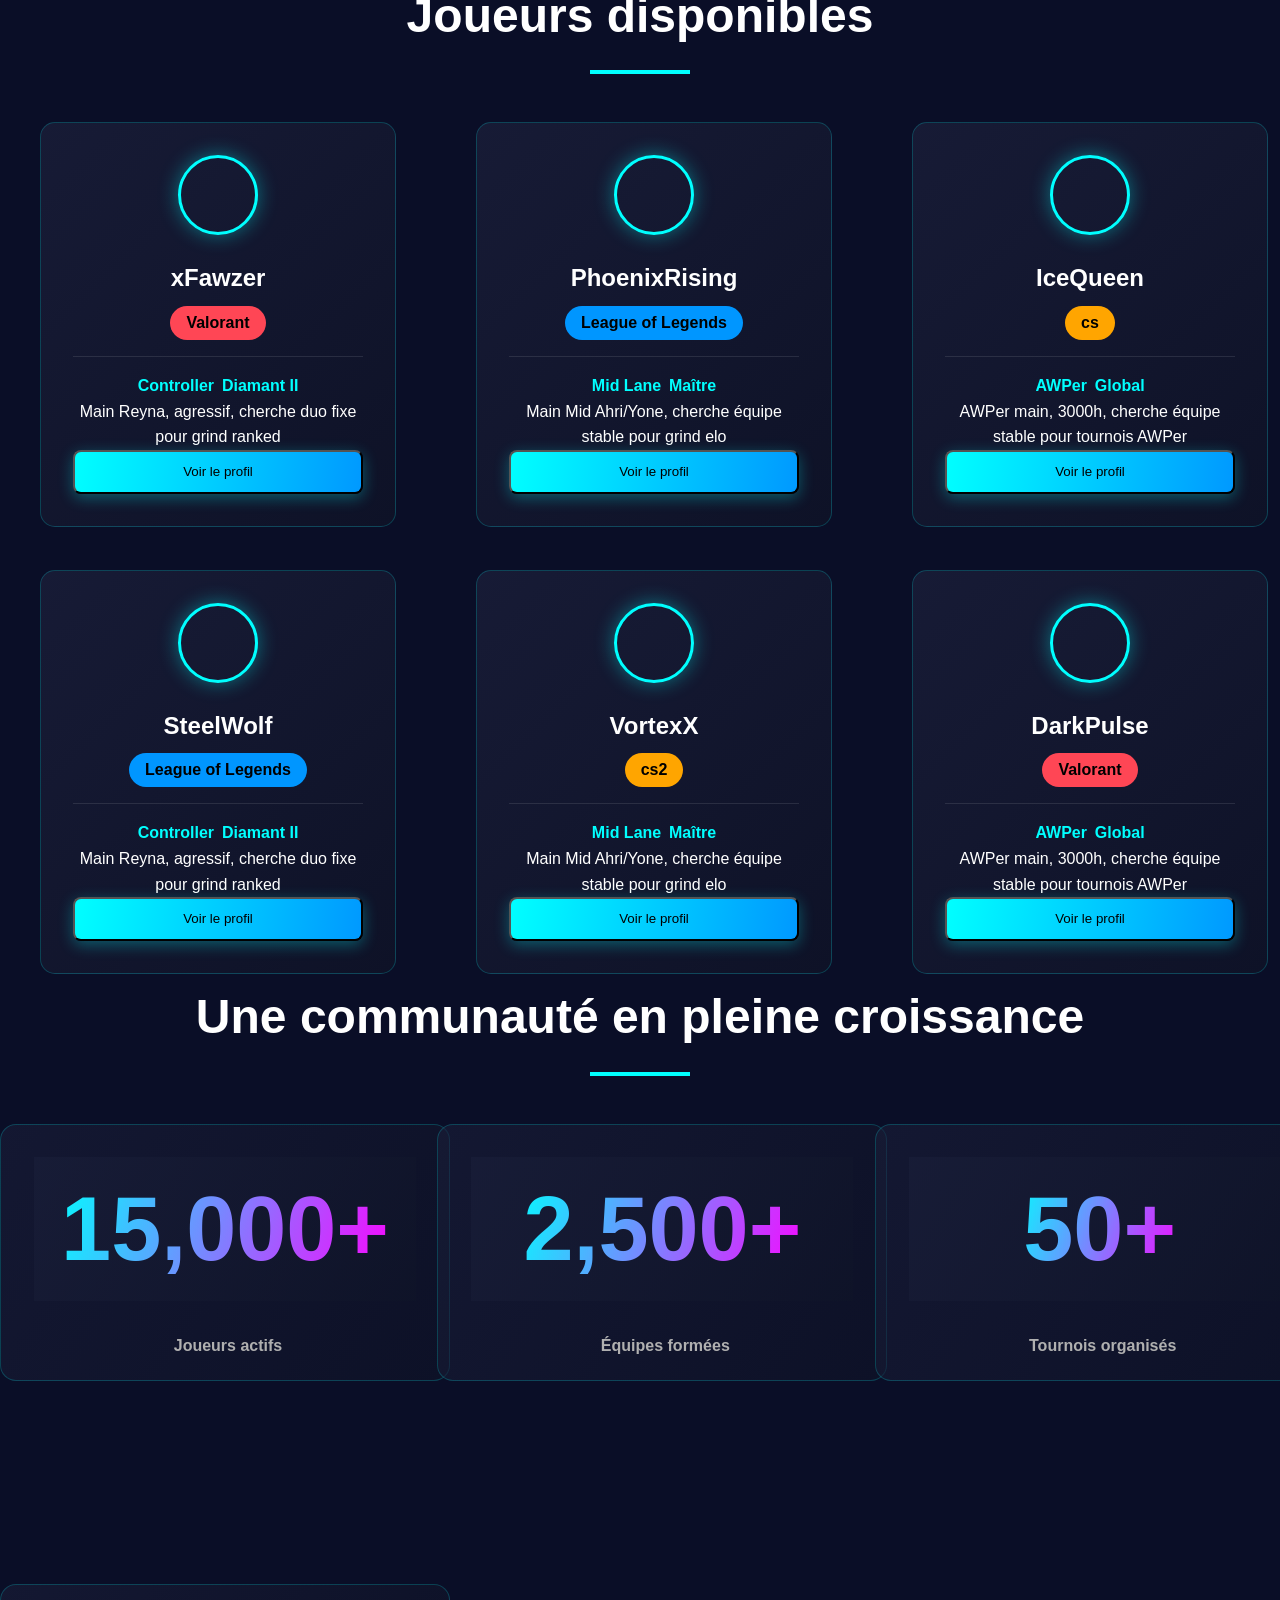
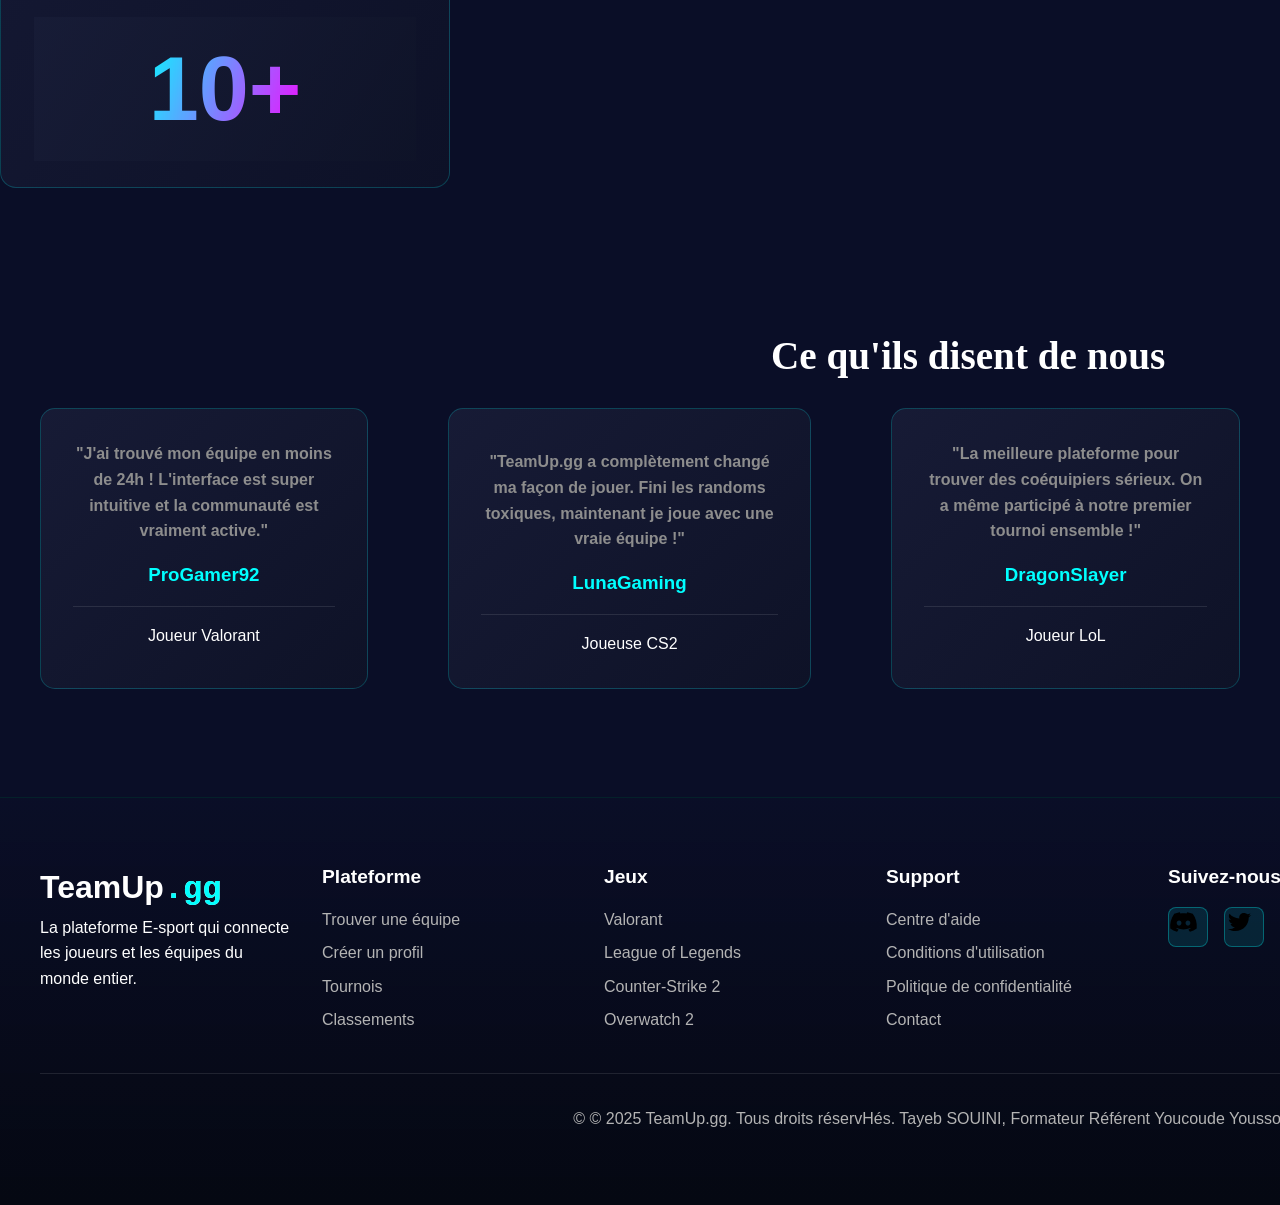
==== commit 0e8c0d54: "mv tous les fichiers a repo git" ====
--- a/index.html
+++ b/index.html
@@ -123,7 +123,7 @@
         <div class="teams-grid">
             <!-- 1 -->
             <article class="team-card">
-                <div class="team-logo">🎃</div>
+                <div class="team-logo"></div>
                 <h3 class="team-name">xFawzer</h3>
                 <div><button href="Tournois.html" class="profil-Valorant">Valorant</button></div>
                 <div class="team-stats">
@@ -137,7 +137,7 @@
             </article>
             <!-- 2 -->
             <article class="team-card">
-                <div class="team-logo">✨</div>
+                <div class="team-logo"></div>
                 <h3 class="team-name">PhoenixRising</h3>
                 <div><button href="Tournois.html" class="profil-lol">League of Legends</button></div>
                 <div class="team-stats">
@@ -151,7 +151,7 @@
             </article>
             <!-- 3 -->
             <article class="team-card">
-                <div class="team-logo">🎱</div>
+                <div class="team-logo"></div>
                 <h3 class="team-name">IceQueen</h3>
                 <div><button href="Tournois.html" class="profil-cs2">cs</button></div>
                 <div class="team-stats">
@@ -165,7 +165,7 @@
             </article>
             <!-- 4 -->
             <article class="team-card">
-                <div class="team-logo">👑</div>
+                <div class="team-logo"></div>
                 <h3 class="team-name">NeonBlade</h3>
                 <div><button href="Tournois.html" class="profil-Valorant">Valorant</button></div>
                 <div class="team-stats">
@@ -185,7 +185,7 @@
         <div class="teams-grid">
             <!-- 1 -->
             <article class="team-card">
-                <div class="team-logo">🎆</div>
+                <div class="team-logo"></div>
                 <h3 class="team-name">SteelWolf</h3>
                 <div><button href="Tournois.html" class="profil-lol">League of Legends</button></div>
                 <div class="team-stats">
@@ -199,7 +199,7 @@
             </article>
             <!-- 2 -->
             <article class="team-card">
-                <div class="team-logo">🧨</div>
+                <div class="team-logo"></div>
                 <h3 class="team-name">VortexX</h3>
                 <div><button href="Tournois.html" class="profil-cs2">cs2</button></div>
                 <div class="team-stats">
@@ -213,7 +213,7 @@
             </article>
             <!-- 3 -->
             <article class="team-card">
-                <div class="team-logo">💎</div>
+                <div class="team-logo"></div>
                 <h3 class="team-name">DarkPulse</h3>
                 <div><button href="Tournois.html" class="profil-Valorant">Valorant</button></div>
                 <div class="team-stats">
@@ -227,7 +227,7 @@
             </article>
             <!-- 4 -->
             <article class="team-card">
-                <div class="team-logo">🥉</div>
+                <div class="team-logo"></div>
                 <h3 class="team-name">FrostByte</h3>
                 <div><button href="Tournois.html" class="profil-lol">League of Legends</button></div>
                 <div class="team-stats">
